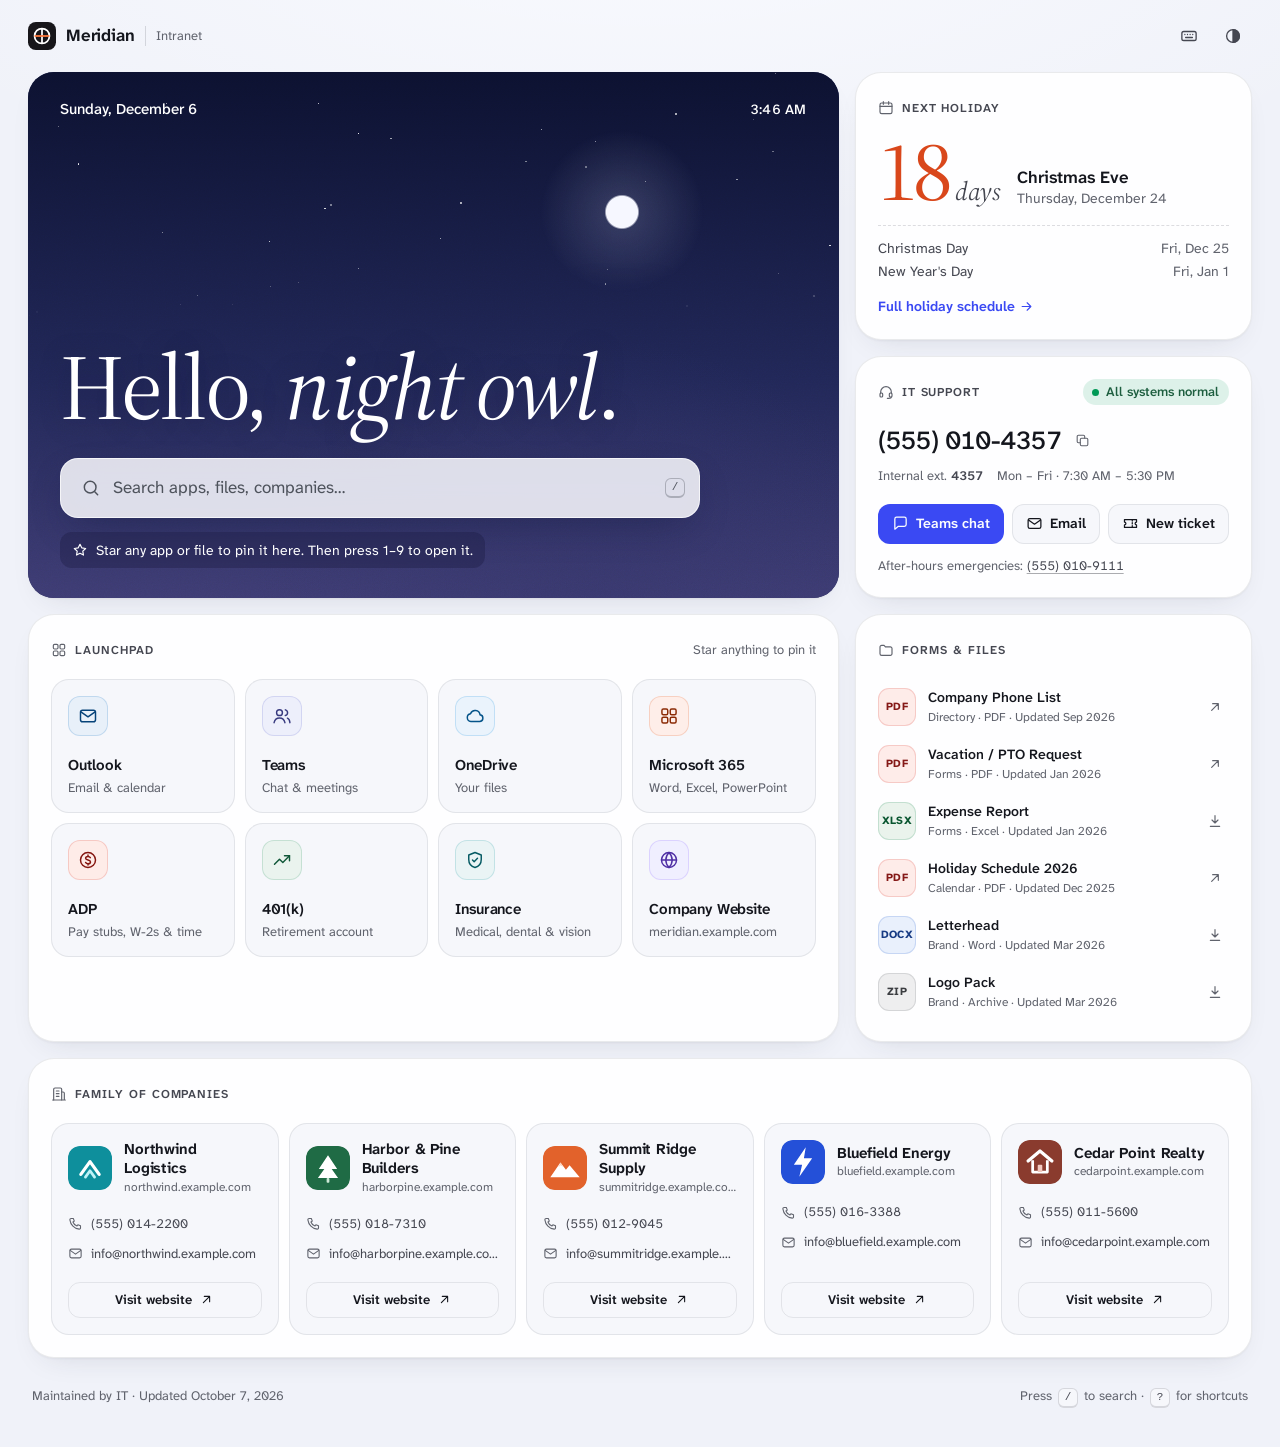
==== index.html @ 1bee7264 "Initial commit: Quicklinks intranet homepage template Static, dependency-free intranet homepage that" ====
<!doctype html>
<html lang="en">
<head>
  <meta charset="utf-8">
  <meta name="viewport" content="width=device-width, initial-scale=1, viewport-fit=cover, interactive-widget=resizes-content">
  <meta name="color-scheme" content="light dark">
  <title>Quicklinks</title>
  <link rel="icon" href="assets/favicon.svg" type="image/svg+xml">
  <script src="assets/js/theme.js"></script>
  <link rel="preload" href="assets/fonts/atkinson-hyperlegible-next.woff2" as="font" type="font/woff2" crossorigin>
  <link rel="stylesheet" href="assets/css/styles.css">
  <script src="data/content.js" defer></script>
  <script src="assets/js/app.js" defer></script>
</head>
<body>
  <a class="skip-link" href="#main">Skip to content</a>

  <div class="shell">
    <header class="topbar">
      <a class="brand" href="./">
        <img class="brand-logo" id="brand-logo" alt="" width="28" height="28">
        <span class="brand-name" id="brand-name"></span>
        <span class="brand-tag" id="brand-tag"></span>
      </a>
      <div class="topbar-actions">
        <button class="icon-btn" id="help-btn" type="button" aria-label="Keyboard shortcuts" title="Keyboard shortcuts (?)"></button>
        <button class="icon-btn" id="theme-btn" type="button"></button>
      </div>
    </header>

    <aside id="announcements" class="announcements" aria-label="Announcements"></aside>

    <main id="main" class="bento" tabindex="-1">
      <h1 class="sr-only" id="page-title">Quicklinks</h1>
      <section class="tile hero" id="hero" aria-label="Welcome">
        <div class="sky" id="sky" aria-hidden="true">
          <div class="haze"></div>
          <div class="celestial">
            <div class="stars" id="stars"></div>
            <div class="orb"></div>
          </div>
          <div class="scrim"></div>
          <div class="grain"></div>
        </div>
        <div class="hero-top">
          <p class="hero-date" id="hero-date"></p>
          <p class="hero-time" id="hero-time"></p>
        </div>
        <p class="greeting" id="greeting"></p>
        <div class="hero-bottom">
          <button class="searchbar" id="search-btn" type="button" aria-haspopup="dialog">
            <span class="searchbar-icon" data-icon="search"></span>
            <span class="searchbar-text">Search apps, files, companies…</span>
            <kbd id="search-kbd" aria-hidden="true">/</kbd>
          </button>
          <nav class="pins" id="pins" aria-label="Pinned links"></nav>
        </div>
      </section>

      <section class="tile holiday" aria-labelledby="holiday-title">
        <div class="tile-head">
          <h2 class="tile-title" id="holiday-title"><span data-icon="calendar"></span>Next holiday</h2>
        </div>
        <div id="holiday-body" class="holiday-body"></div>
      </section>

      <section class="tile it" aria-labelledby="it-title">
        <div class="tile-head">
          <h2 class="tile-title" id="it-title"><span data-icon="headset"></span>IT Support</h2>
          <span class="status" id="it-status"></span>
        </div>
        <div id="it-body" class="it-body"></div>
      </section>

      <section class="tile apps" aria-labelledby="apps-title">
        <div class="tile-head">
          <h2 class="tile-title" id="apps-title"><span data-icon="grid"></span>Launchpad</h2>
          <p class="tile-hint">Star anything to pin it</p>
        </div>
        <ul class="app-grid" id="app-grid"></ul>
      </section>

      <section class="tile files" aria-labelledby="files-title">
        <div class="tile-head">
          <h2 class="tile-title" id="files-title"><span data-icon="folder"></span>Forms &amp; Files</h2>
        </div>
        <ul class="file-list" id="file-list"></ul>
      </section>

      <section class="tile companies" id="companies-tile" aria-labelledby="companies-title">
        <div class="tile-head">
          <h2 class="tile-title" id="companies-title"><span data-icon="building"></span>Family of companies</h2>
        </div>
        <ul class="company-grid" id="company-grid"></ul>
      </section>
    </main>

    <footer class="footer">
      <p id="footer-updated"></p>
      <p class="footer-keys" id="footer-keys"></p>
    </footer>
  </div>

  <dialog class="palette" id="palette" aria-label="Search">
    <div class="palette-inner">
      <div class="palette-field">
        <span data-icon="search"></span>
        <input id="palette-input" type="text" placeholder="Search apps, files, companies, holidays…"
               aria-label="Search apps, files, companies and holidays"
               autocomplete="off" spellcheck="false" role="combobox" aria-expanded="true"
               aria-controls="palette-list" aria-autocomplete="list" maxlength="120">
        <kbd aria-hidden="true">esc</kbd>
      </div>
      <div class="palette-crumb" id="palette-crumb" hidden>
        <button type="button" class="palette-back" id="palette-back"><span data-icon="left"></span>Back</button>
        <span class="palette-crumb-title" id="palette-crumb-title"></span>
      </div>
      <ul class="palette-list" id="palette-list" role="listbox" aria-label="Results"></ul>
      <div class="palette-foot" aria-hidden="true">
        <span><kbd>↑</kbd><kbd>↓</kbd> move</span>
        <span><kbd>↵</kbd> open</span>
        <span><kbd>→</kbd> more actions</span>
        <span><kbd>esc</kbd> close</span>
      </div>
      <span class="sr-only" id="palette-more-hint">Right arrow for more actions.</span>
      <p class="sr-only" id="palette-status" role="status" aria-live="polite"></p>
    </div>
  </dialog>

  <dialog class="help" id="help" aria-labelledby="help-title">
    <div class="help-inner">
      <h2 id="help-title">Keyboard shortcuts</h2>
      <dl class="help-list">
        <div><dt><kbd data-mod>Ctrl</kbd><kbd>K</kbd></dt><dd>Search everything</dd></div>
        <div data-single-key><dt><kbd>/</kbd> or just start typing</dt><dd>Search everything</dd></div>
        <div data-single-key><dt><kbd>1</kbd> – <kbd>9</kbd></dt><dd>Open a pinned link</dd></div>
        <div data-single-key><dt><kbd>?</kbd></dt><dd>Show this list</dd></div>
        <div><dt><kbd>↑</kbd> <kbd>↓</kbd> <kbd>↵</kbd></dt><dd>Pick a search result</dd></div>
        <div><dt><kbd>→</kbd> <kbd>←</kbd></dt><dd>A result's actions, and back</dd></div>
      </dl>
      <div class="setting">
        <label class="switch" for="single-keys">
          <input type="checkbox" id="single-keys" role="switch" aria-describedby="single-keys-note" checked>
          <span class="switch-track" aria-hidden="true"></span>
          <span>Single-key shortcuts</span>
        </label>
        <p class="setting-note" id="single-keys-note">Typing to search, <kbd>/</kbd>, <kbd>?</kbd> and <kbd>1</kbd>–<kbd>9</kbd>. Turn these off if you use voice control or they get in the way. <kbd data-mod>Ctrl</kbd><kbd>K</kbd> always works.</p>
      </div>
      <form method="dialog"><button class="btn btn-primary" type="submit">Got it</button></form>
    </div>
  </dialog>

  <div class="toast" id="toast" role="status" aria-live="polite"></div>

  <noscript>
    <p class="noscript">This page needs JavaScript turned on.</p>
  </noscript>
</body>
</html>
---- assets/css/styles.css ----
/* ==========================================================================
   Quicklinks — styles
   ========================================================================== */

/* UI text: Atkinson Hyperlegible Next (Braille Institute) — chosen for legibility on a page everyone uses daily.
   Display faces are pinned to one weight/optical size and trimmed to Latin, ~16–19KB each. Only the
   preset in use is downloaded. */
@font-face {
  font-family: "Atkinson Hyperlegible Next";
  src: url("../fonts/atkinson-hyperlegible-next.woff2") format("woff2");
  font-weight: 200 800;
  font-display: swap;
}
@font-face {
  font-family: "Source Serif Display";
  src: url("../fonts/source-serif-4-display.woff2") format("woff2");
  font-weight: 100 900;
  font-style: normal;
  font-display: swap;
}
@font-face {
  font-family: "Source Serif Display";
  src: url("../fonts/source-serif-4-display-italic.woff2") format("woff2");
  font-weight: 100 900;
  font-style: italic;
  font-display: swap;
}
@font-face {
  font-family: "Bricolage Display";
  src: url("../fonts/bricolage-grotesque-display.woff2") format("woff2");
  font-weight: 100 900;
  font-display: swap;
}
@font-face {
  font-family: "Fredoka Display";
  src: url("../fonts/fredoka-display.woff2") format("woff2");
  font-weight: 100 900;
  font-display: swap;
}

/* ---------- Tokens ----------
   Color strategy: the hero sky is the only immersive color. Neutrals carry a
   faint tint of the current sky hue (--sky-h, set by app.js) so the page
   warms at golden hour and cools at night. Indigo is reserved for action,
   focus and selection; sunset coral means time off; status hues mean status.
   Every color is defined once with light-dark(); themes only flip color-scheme. */
:root {
  color-scheme: light dark;
  --sky-h: 250;

  /* Type. Presets (data-type on <html>, from content.js) only change the display voice;
     UI text stays on the legibility-first face. */
  --font-ui: "Atkinson Hyperlegible Next", ui-sans-serif, system-ui, -apple-system, "Segoe UI", Roboto, sans-serif;
  --font-keys: ui-monospace, "SFMono-Regular", "Cascadia Mono", Consolas, monospace;
  --font-display: "Source Serif Display", "Iowan Old Style", Georgia, serif;
  --display-weight: 400;
  --display-tracking: -0.025em;
  --display-leading: 0.92;
  --display-accent: italic;   /* how the second word of the greeting is set */
  --display-scale: 1;

  /* Role scale — one size per job, in rem so it follows the reader's font setting */
  --text-key: 0.6875rem;      /* keycaps, file-type badges */
  --text-label: 0.75rem;      /* tile titles, group labels, tags */
  --text-meta: 0.8125rem;     /* subtitles, metadata, hints */
  --text-small: 0.875rem;     /* secondary UI: buttons, lists, links */
  --text-body: 0.9375rem;     /* body and item titles */
  --text-lead: 1.0625rem;     /* brand, search field, featured names */
  --text-field: 1.125rem;     /* the search input */
  --text-number: 1.625rem;    /* the IT phone number */

  /* Brand accent, set by app.js from theme.color and contrast-fitted per theme */
  --accent-h: 268;
  --accent-c: 0.2;
  --accent-l: 0.5;
  --accent-dc: 0.12;
  --accent-dl: 0.76;
  --accent-ink-l: 0.995;

  /* Surfaces */
  --bg:            light-dark(oklch(0.962 0.009 var(--sky-h)), oklch(0.165 0.009 var(--sky-h)));
  --bg-glow:       light-dark(oklch(0.988 0.006 var(--sky-h)), oklch(0.21 0.013 var(--sky-h)));
  --surface:       light-dark(oklch(0.997 0.002 var(--sky-h)), oklch(0.205 0.008 var(--sky-h)));
  --surface-2:     light-dark(oklch(0.977 0.005 var(--sky-h)), oklch(0.235 0.009 var(--sky-h)));
  --surface-hover: light-dark(oklch(0.952 0.008 var(--sky-h)), oklch(0.275 0.011 var(--sky-h)));
  --line:          light-dark(oklch(0.35 0.03 var(--sky-h) / 0.1), oklch(0.95 0.01 var(--sky-h) / 0.08));
  --line-strong:   light-dark(oklch(0.35 0.03 var(--sky-h) / 0.17), oklch(0.95 0.01 var(--sky-h) / 0.15));

  /* Text — ink-3 is the floor: ≥4.5:1 on every surface above */
  --ink:   light-dark(oklch(0.2 0.014 var(--sky-h)), oklch(0.955 0.005 var(--sky-h)));
  --ink-2: light-dark(oklch(0.4 0.017 var(--sky-h)), oklch(0.82 0.01 var(--sky-h)));
  --ink-3: light-dark(oklch(0.5 0.016 var(--sky-h)), oklch(0.72 0.012 var(--sky-h)));

  /* Action — the brand color, fitted for contrast; constant through the day */
  --accent:        light-dark(oklch(var(--accent-l) var(--accent-c) var(--accent-h)), oklch(var(--accent-dl) var(--accent-dc) var(--accent-h)));
  --accent-hover:  light-dark(oklch(calc(var(--accent-l) - 0.06) var(--accent-c) var(--accent-h)), oklch(calc(var(--accent-dl) + 0.06) var(--accent-dc) var(--accent-h)));
  --accent-ink:    light-dark(oklch(var(--accent-ink-l) 0.01 var(--accent-h)), oklch(0.2 0.04 var(--accent-h)));
  --accent-soft:   light-dark(oklch(var(--accent-l) var(--accent-c) var(--accent-h) / 0.09), oklch(var(--accent-dl) var(--accent-dc) var(--accent-h) / 0.14));
  --selection:     light-dark(oklch(var(--accent-l) var(--accent-c) var(--accent-h) / 0.2), oklch(var(--accent-dl) var(--accent-dc) var(--accent-h) / 0.32));

  /* Meaning */
  --sunset: light-dark(oklch(0.6 0.19 36), oklch(0.76 0.14 48));
  --pin:    light-dark(oklch(0.64 0.15 68), oklch(0.82 0.15 82));
  --ok:     light-dark(oklch(0.6 0.15 155), oklch(0.76 0.15 155));
  --notice: light-dark(oklch(0.68 0.15 75), oklch(0.8 0.14 82));
  --outage: light-dark(oklch(0.57 0.2 25), oklch(0.72 0.17 25));

  /* Depth */
  --shade-1:   light-dark(oklch(0.3 0.03 var(--sky-h) / 0.05), oklch(0 0 0 / 0.4));
  --shade-2:   light-dark(oklch(0.3 0.03 var(--sky-h) / 0.18), oklch(0 0 0 / 0.65));
  --shade-3:   light-dark(oklch(0.25 0.04 var(--sky-h) / 0.42), oklch(0 0 0 / 0.8));
  --highlight: light-dark(oklch(1 0 0 / 0), oklch(1 0 0 / 0.04));
  --shadow-tile: inset 0 1px 0 var(--highlight), 0 1px 2px var(--shade-1), 0 12px 32px -18px var(--shade-2);
  --shadow-lift: inset 0 1px 0 var(--highlight), 0 2px 4px var(--shade-1), 0 18px 36px -16px var(--shade-2);
  --shadow-pop: 0 24px 80px -20px var(--shade-3), 0 2px 6px var(--shade-1);

  /* Search field floating on the sky */
  --field:       light-dark(oklch(1 0 0 / 0.84), oklch(0.2 0.02 265 / 0.8));
  --field-hover: light-dark(oklch(1 0 0 / 0.93), oklch(0.2 0.02 265 / 0.9));
  --field-line:  light-dark(oklch(1 0 0 / 0.7), oklch(1 0 0 / 0.1));
  --field-ink:   light-dark(oklch(0.2 0.014 265), oklch(0.95 0.005 265));
  --field-muted: light-dark(oklch(0.44 0.016 265), oklch(0.78 0.012 265));

  --r-xl: 26px;
  --r-lg: 18px;
  --r-md: 13px;
  --r-sm: 9px;
  --gap: 16px;
  --ease: cubic-bezier(0.2, 0.7, 0.2, 1);
}
:root[data-theme="light"] { color-scheme: light; }
:root[data-theme="dark"] { color-scheme: dark; }

/* Type presets. Each one sets the display voice; sizes are tuned so every preset fills the hero alike. */
:root[data-type="modern"] {
  --font-display: "Bricolage Display", var(--font-ui);
  --display-weight: 620;
  --display-tracking: -0.032em;
  --display-leading: 0.9;
  --display-accent: normal;
  --display-scale: 0.86;
}
:root[data-type="friendly"] {
  --font-display: "Fredoka Display", var(--font-ui);
  --display-weight: 560;
  --display-tracking: -0.02em;
  --display-leading: 0.95;
  --display-accent: normal;
  --display-scale: 0.88;
}
:root[data-type="system"] {
  --font-ui: system-ui, -apple-system, "Segoe UI Variable Text", "Segoe UI", Roboto, "Helvetica Neue", sans-serif;
  --font-display: system-ui, -apple-system, "Segoe UI Variable Display", "Segoe UI", Roboto, "Helvetica Neue", sans-serif;
  --display-weight: 680;
  --display-tracking: -0.04em;
  --display-leading: 0.95;
  --display-accent: normal;
  --display-scale: 0.84;
}

/* ---------- Base ---------- */
*, *::before, *::after { box-sizing: border-box; }
html { -webkit-text-size-adjust: 100%; }
body {
  margin: 0;
  min-height: 100vh;
  font-family: var(--font-ui);
  font-size: var(--text-body);
  line-height: 1.5;
  color: var(--ink);
  background:
    radial-gradient(1200px 500px at 50% -120px, var(--bg-glow), transparent 70%),
    var(--bg);
  -webkit-font-smoothing: antialiased;
  text-rendering: optimizeLegibility;
}
h1, h2, h3, p, ul, dl, dd { margin: 0; }
ul { padding: 0; list-style: none; }
a { color: inherit; text-decoration: none; }
button { font: inherit; color: inherit; background: none; border: 0; padding: 0; cursor: pointer; }
img { display: block; max-width: 100%; }
kbd {
  font-family: var(--font-keys);
  font-size: var(--text-key);
  font-weight: 500;
  line-height: 1;
  display: inline-grid;
  place-items: center;
  min-width: 20px;
  min-height: 20px;
  padding: 0 5px;
  border-radius: 6px;
  color: var(--ink-2);
  background: var(--surface-2);
  border: 1px solid var(--line-strong);
  border-bottom-width: 2px;
}
:focus-visible { outline: 2px solid var(--accent); outline-offset: 2px; border-radius: 6px; }
::selection { background: var(--selection); color: var(--ink); }
html { caret-color: var(--accent); scrollbar-color: var(--line-strong) transparent; accent-color: var(--accent); }

.ic { display: inline-grid; place-items: center; width: 18px; height: 18px; flex: none; }
.ic svg { width: 100%; height: 100%; }
.ic-img { object-fit: contain; }
.muted { color: var(--ink-3); }
.sr-only {
  position: absolute !important;
  width: 1px; height: 1px;
  margin: -1px; padding: 0;
  overflow: hidden;
  clip-path: inset(50%);
  white-space: nowrap;
  border: 0;
}
#main:focus { outline: none; }
[hidden] { display: none !important; }
.tile-empty, .tile-error { font-size: var(--text-small); color: var(--ink-3); padding: 4px 0; }
.tile-error {
  padding: 12px 14px;
  border-radius: var(--r-md);
  color: var(--ink);
  background: color-mix(in oklab, var(--outage) 10%, transparent);
  border: 1px solid color-mix(in oklab, var(--outage) 30%, transparent);
}
/* Numbers that people read digit by digit: aligned figures, never split across lines. */
.num, .big-phone, .it-after a, .hero-time, .it-meta strong { font-variant-numeric: tabular-nums; white-space: nowrap; }

.skip-link {
  position: absolute; left: 16px; top: -60px; z-index: 50;
  padding: 10px 14px; border-radius: var(--r-sm);
  background: var(--accent); color: var(--accent-ink); font-weight: 600;
}
.skip-link:focus { top: 12px; }

/* ---------- First paint ----------
   Content is rendered by app.js. Until it has, keep it hidden instead of painting a half-built page
   that then jumps (CLS). If the script never finishes, the animation reveals the page anyway. */
.js:not(.ready) .announcements,
.js:not(.ready) .bento,
.js:not(.ready) .footer { visibility: hidden; animation: failsafe-reveal 0s 3s forwards; }
@keyframes failsafe-reveal { to { visibility: visible; } }

/* ---------- Layout ---------- */
.shell {
  max-width: 1320px;
  margin: 0 auto;
  padding: 0 28px 40px;
}

.topbar {
  display: flex;
  align-items: center;
  justify-content: space-between;
  min-height: 72px;
}
.brand { display: flex; align-items: center; gap: 10px; border-radius: 10px; }
.brand-logo { width: 28px; height: 28px; }
.brand-name { font-weight: 650; font-size: var(--text-lead); letter-spacing: -0.01em; }
.brand-tag {
  font-size: var(--text-meta);
  color: var(--ink-3);
  padding-left: 10px;
  border-left: 1px solid var(--line-strong);
}
.topbar-actions { display: flex; gap: 6px; }

.icon-btn {
  display: inline-grid;
  place-items: center;
  width: 38px;
  height: 38px;
  border-radius: 12px;
  color: var(--ink-2);
  transition: background 0.15s, color 0.15s;
}
.icon-btn:hover { background: var(--surface); color: var(--ink); box-shadow: var(--shadow-tile); }
.icon-btn-sm { width: 30px; height: 30px; border-radius: 9px; }
.icon-btn-sm .ic { width: 16px; height: 16px; }

/* ---------- Announcements ---------- */
.announcements { display: grid; gap: 10px; margin-bottom: var(--gap); }
.announcements:empty { display: none; }
.announcement {
  display: flex;
  align-items: center;
  gap: 12px;
  padding: 9px 10px 9px 16px;
  border-radius: var(--r-md);
  color: var(--ink);
  background: var(--accent-soft);
  border: 1px solid color-mix(in oklab, var(--accent) 22%, transparent);
  animation: rise 0.6s var(--ease) both;
}
.announcement > .ic { color: var(--accent); }
.announcement p { flex: 1; min-width: 0; font-size: var(--text-body); overflow-wrap: anywhere; }
.announcement[data-tone="warning"] {
  background: color-mix(in oklab, var(--notice) 13%, transparent);
  border-color: color-mix(in oklab, var(--notice) 40%, transparent);
}
.announcement[data-tone="warning"] > .ic { color: var(--notice); }
.announcement-link {
  display: inline-flex;
  align-items: center;
  gap: 4px;
  font-weight: 600;
  color: var(--accent);
  white-space: nowrap;
}
.announcement-link .ic { width: 15px; height: 15px; transition: translate 0.2s var(--ease); }
.announcement-link:hover .ic { translate: 3px 0; }

/* ---------- Bento grid ---------- */
.bento {
  display: grid;
  grid-template-columns: repeat(12, minmax(0, 1fr));
  gap: var(--gap);
}
.hero { grid-column: span 8; grid-row: span 2; }
.holiday, .it { grid-column: span 4; }
.apps { grid-column: span 8; }
.files { grid-column: span 4; }
.companies { grid-column: span 12; }

.tile {
  position: relative;
  min-width: 0;
  padding: 22px 22px 22px;
  border-radius: var(--r-xl);
  background: var(--surface);
  border: 1px solid var(--line);
  box-shadow: var(--shadow-tile);
}
.ready .tile { animation: rise 0.7s var(--ease) both; }
.bento > :nth-child(2) { animation-delay: 60ms; }
.bento > :nth-child(3) { animation-delay: 120ms; }
.bento > :nth-child(4) { animation-delay: 180ms; }
.bento > :nth-child(5) { animation-delay: 240ms; }
.bento > :nth-child(6) { animation-delay: 300ms; }

.tile-head {
  display: flex;
  align-items: center;
  justify-content: space-between;
  gap: 12px;
  min-height: 26px;
  margin-bottom: 16px;
}
.tile-title {
  display: flex;
  align-items: center;
  gap: 8px;
  font-size: var(--text-label);
  font-weight: 600;
  letter-spacing: 0.08em;
  text-transform: uppercase;
  color: var(--ink-2);
}
.tile-title .ic { width: 16px; height: 16px; color: var(--ink-3); }
.tile-hint { font-size: var(--text-meta); color: var(--ink-3); }

/* ---------- Hero ---------- */
.hero {
  --sky-top: #3f8be0;
  --sky-mid: #8dbdf0;
  --sky-bottom: #d8ebfb;
  --orb-x: 50%;
  --lift: 1;
  --orb-color: #fff6d6;
  --stars: 0;
  --hero-ink: #0d1530;
  --glass: rgb(255 255 255 / 0.4);
  --glass-line: rgb(255 255 255 / 0.55);
  /* Legibility wash, sized by app.js to keep hero text ≥4.5:1 at every hour */
  --scrim: 255 255 255;
  --scrim-top: 0;
  --scrim-mid: 0;
  --z-top-end: 14%;
  --z-mid-start: 50%;
  --z-mid-end: 80%;

  display: flex;
  flex-direction: column;
  min-height: 460px;
  padding: 26px 32px 30px;
  overflow: hidden;
  isolation: isolate;
  border: 0;
  color: var(--hero-ink);
  background: var(--sky-mid);
}
.hero[data-ink="light"] {
  --hero-ink: #ffffff;
  --glass-line: rgb(255 255 255 / 0.22);
}

.sky {
  position: absolute;
  inset: 0;
  z-index: -1;
  background: linear-gradient(180deg, var(--sky-top) 0%, var(--sky-mid) 58%, var(--sky-bottom) 100%);
}
/* Sun, moon and stars live above a horizon at the greeting's top edge and
   sink into it, so they never pass behind text. */
.celestial {
  position: absolute;
  inset: 0;
  -webkit-mask-image: linear-gradient(180deg, #000 calc(var(--z-mid-start) - 12%), transparent calc(var(--z-mid-start) - 1%));
  mask-image: linear-gradient(180deg, #000 calc(var(--z-mid-start) - 12%), transparent calc(var(--z-mid-start) - 1%));
}
.orb {
  position: absolute;
  left: var(--orb-x);
  top: calc(var(--z-mid-start) - (var(--z-mid-start) - 15%) * var(--lift));
  width: 420px;
  height: 420px;
  translate: -50% -50%;
  border-radius: 50%;
  background: radial-gradient(circle,
    var(--orb-color) 0 9.5%,
    color-mix(in oklab, var(--orb-color) 45%, transparent) 10.5%,
    color-mix(in oklab, var(--orb-color) 22%, transparent) 24%,
    transparent 62%);
}
.hero[data-orb="moon"] .orb {
  width: 260px;
  height: 260px;
  background: radial-gradient(circle,
    #f6f7ff 0 8.5%,
    rgb(215 220 255 / 0.14) 9.5%,
    transparent 45%);
}
.haze {
  position: absolute;
  right: -15%;
  bottom: -45%;
  width: 80%;
  height: 90%;
  border-radius: 50%;
  background: radial-gradient(closest-side, color-mix(in oklab, var(--sky-bottom) 70%, var(--sky-mid)), transparent);
  opacity: 0.55;
  translate: var(--haze-x, 0) var(--haze-y, 0);
}
/* Only glide between minutes, never on load: the page opens with the sky already in place. */
.sky-live .haze { transition: translate 4s var(--ease); }
.stars { position: absolute; inset: 0; opacity: var(--stars); transition: opacity 2s; }
.hero:not([data-night]) .stars { display: none; }
.star {
  position: absolute;
  width: var(--s);
  height: var(--s);
  border-radius: 50%;
  background: #fff;
  opacity: var(--o);
  animation: twinkle 6s ease-in-out 3;
}
.scrim {
  position: absolute;
  inset: 0;
  background: linear-gradient(180deg,
    rgb(var(--scrim) / var(--scrim-top)) 0,
    rgb(var(--scrim) / var(--scrim-top)) var(--z-top-end),
    rgb(var(--scrim) / var(--scrim-mid)) var(--z-mid-start),
    rgb(var(--scrim) / var(--scrim-mid)) var(--z-mid-end),
    rgb(var(--scrim) / 0) 100%);
}
.grain {
  position: absolute;
  inset: 0;
  opacity: 0.1;
  mix-blend-mode: overlay;
  background-image: url("data:image/svg+xml,%3Csvg xmlns='http://www.w3.org/2000/svg' width='180' height='180'%3E%3Cfilter id='n'%3E%3CfeTurbulence type='fractalNoise' baseFrequency='.85' numOctaves='3' stitchTiles='stitch'/%3E%3C/filter%3E%3Crect width='100%25' height='100%25' filter='url(%23n)'/%3E%3C/svg%3E");
}

.hero-top {
  display: flex;
  justify-content: space-between;
  align-items: baseline;
  gap: 16px;
  font-size: var(--text-body);
  font-weight: 500;
}
.hero-time { font-size: var(--text-small); letter-spacing: 0.02em; }

.greeting {
  margin-top: auto;
  padding: 36px 0 28px;
  font-family: var(--font-display);
  font-weight: var(--display-weight);
  font-size: calc(clamp(3.375rem, 7.2vw, 6.5rem) * var(--display-scale));
  line-height: var(--display-leading);
  letter-spacing: var(--display-tracking);
  font-synthesis: none;
  text-wrap: balance;
}
.greeting em { font-style: var(--display-accent); }
.hero[data-ink="light"] .greeting { text-shadow: 0 2px 30px rgb(10 10 40 / 0.25); }

.searchbar {
  display: flex;
  align-items: center;
  gap: 12px;
  width: 100%;
  max-width: 640px;
  min-height: 60px;
  padding: 0 14px 0 20px;
  border-radius: 18px;
  text-align: left;
  font-size: var(--text-lead);
  cursor: text;
  color: var(--field-ink);
  background: var(--field);
  border: 1px solid var(--field-line);
  box-shadow: 0 14px 40px -14px rgb(10 20 50 / 0.45);
  -webkit-backdrop-filter: blur(18px) saturate(1.5);
  backdrop-filter: blur(18px) saturate(1.5);
  transition: transform 0.2s var(--ease), box-shadow 0.2s var(--ease), background 0.2s;
}
.searchbar:hover { background: var(--field-hover); transform: translateY(-1px); box-shadow: 0 18px 44px -14px rgb(10 20 50 / 0.5); }
.searchbar .ic { width: 20px; height: 20px; color: var(--field-muted); }
.searchbar-text { flex: 1; color: var(--field-muted); }
.searchbar kbd { color: var(--field-muted); background: transparent; border-color: color-mix(in oklab, var(--field-muted) 35%, transparent); }

.pins { display: flex; flex-wrap: wrap; gap: 8px; margin-top: 14px; min-height: 36px; }
.pin {
  display: inline-flex;
  align-items: center;
  gap: 8px;
  min-height: 36px;
  padding: 0 6px 0 5px;
  border-radius: 12px;
  font-size: var(--text-small);
  font-weight: 550;
  background: var(--glass);
  border: 1px solid var(--glass-line);
  -webkit-backdrop-filter: blur(12px);
  backdrop-filter: blur(12px);
  transition: transform 0.2s var(--ease), background 0.2s;
}
.pin:hover { transform: translateY(-1px); background: color-mix(in oklab, var(--glass), white 12%); }
/* The sky ignores the page theme, so chips on it do too. */
.pin .chip {
  width: 26px;
  height: 26px;
  border-radius: 8px;
  color: color-mix(in oklab, var(--tint) 72%, black);
  background: rgb(255 255 255 / 0.92);
}
.pin .chip .ic { width: 15px; height: 15px; }

.pin kbd { color: inherit; background: transparent; border-color: var(--glass-line); }
.pin-label { max-width: 22ch; overflow: hidden; text-overflow: ellipsis; white-space: nowrap; }
.pin-more { padding: 0 12px; color: inherit; cursor: pointer; }
.pins-empty {
  display: inline-flex;
  align-items: center;
  gap: 8px;
  padding: 7px 12px;
  border-radius: 12px;
  font-size: var(--text-small);
  background: var(--glass);
  -webkit-backdrop-filter: blur(12px);
  backdrop-filter: blur(12px);
}
.pins-empty .ic { width: 16px; height: 16px; }

/* ---------- Chips (icon squares) ----------
   Foreground is the tint pushed toward ink so glyphs and type labels clear contrast. */
.chip {
  --tint: var(--accent);
  display: inline-grid;
  place-items: center;
  flex: none;
  width: 40px;
  height: 40px;
  border-radius: 12px;
  color: light-dark(color-mix(in oklab, var(--tint) 72%, black), color-mix(in oklab, var(--tint) 55%, white));
  background: light-dark(color-mix(in oklab, var(--tint) 10%, white), color-mix(in oklab, var(--tint) 24%, oklch(0.2 0.011 var(--sky-h))));
  box-shadow: inset 0 0 0 1px color-mix(in oklab, var(--tint) 18%, transparent);
}
.chip .ic { width: 20px; height: 20px; }
.chip-file {
  --tint: oklch(0.5 0.01 260);
  font-size: min(var(--text-key), 12px); /* part of a fixed-size badge, so it stops growing before it spills out */
  font-weight: 750;
  letter-spacing: 0.02em;
}
.chip-file[data-ext="pdf"] { --tint: oklch(0.56 0.2 27); }
.chip-file[data-ext^="doc"] { --tint: oklch(0.52 0.18 262); }
.chip-file[data-ext^="xls"], .chip-file[data-ext="csv"] { --tint: oklch(0.55 0.13 155); }
.chip-file[data-ext^="ppt"] { --tint: oklch(0.6 0.17 45); }
.chip-file[data-ext="png"], .chip-file[data-ext="jpg"], .chip-file[data-ext="svg"] { --tint: oklch(0.55 0.18 300); }
.chip-logo { background: #fff; box-shadow: inset 0 0 0 1px var(--line); overflow: hidden; padding: 5px; }
.chip-logo img { width: 100%; height: 100%; object-fit: contain; }

/* ---------- Holiday ---------- */
.holiday-body { display: flex; flex-direction: column; gap: 14px; }
.holiday-main { display: flex; align-items: flex-end; gap: 16px; }
.holiday-count { display: flex; align-items: baseline; gap: 6px; }
.holiday-count .num {
  font-family: var(--font-display);
  font-weight: var(--display-weight);
  font-variant-numeric: lining-nums;
  font-synthesis: none;
  font-size: calc(5.25rem * var(--display-scale));
  line-height: 0.8;
  letter-spacing: -0.04em;
  color: var(--sunset);
}
.holiday-count .num-word { font-style: var(--display-accent); font-size: calc(4rem * var(--display-scale)); }
.holiday-count .unit { font-family: var(--font-display); font-weight: var(--display-weight); font-style: var(--display-accent); font-synthesis: none; font-size: calc(1.625rem * var(--display-scale)); color: var(--ink-2); }
.holiday-info { min-width: 0; padding-bottom: 2px; }
.holiday-name { font-weight: 600; font-size: var(--text-lead); line-height: 1.25; overflow-wrap: anywhere; }
.holiday-date { font-size: var(--text-small); color: var(--ink-3); }
.holiday-next { display: grid; gap: 2px; padding-top: 12px; border-top: 1px dashed var(--line-strong); }
.holiday-next li { display: flex; justify-content: space-between; gap: 12px; font-size: var(--text-small); }
.holiday-next li span:first-child { color: var(--ink-2); overflow: hidden; text-overflow: ellipsis; white-space: nowrap; }
.holiday-next li span:last-child { flex: none; }

.text-link {
  display: inline-flex;
  align-items: center;
  gap: 4px;
  align-self: flex-start;
  font-size: var(--text-small);
  font-weight: 600;
  color: var(--accent);
}
.text-link .ic { width: 15px; height: 15px; transition: translate 0.2s var(--ease); }
.text-link:hover .ic { translate: 3px 0; }

/* ---------- IT ---------- */
.status {
  display: inline-flex;
  align-items: center;
  gap: 7px;
  min-height: 26px;
  padding: 2px 10px 2px 9px;
  border-radius: 999px;
  font-size: var(--text-meta);
  font-weight: 550;
  --c: var(--ok);
  color: color-mix(in oklab, var(--c) 58%, var(--ink));
  background: color-mix(in oklab, var(--c) 13%, transparent);
}
.status[data-level="notice"] { --c: var(--notice); }
.status[data-level="outage"] { --c: var(--outage); }
.status .dot {
  position: relative;
  width: 7px;
  height: 7px;
  border-radius: 50%;
  background: var(--c);
}
.status .dot::after {
  content: "";
  position: absolute;
  inset: -4px;
  border-radius: 50%;
  border: 2px solid var(--c);
  opacity: 0;
}
.status:is([data-level="notice"], [data-level="outage"]) .dot::after { animation: ping 2.4s var(--ease) infinite; }

.it-body { display: flex; flex-direction: column; gap: 6px; }
.it-phone { display: flex; flex-wrap: wrap; align-items: center; gap: 4px 8px; }
.big-phone {
  font-size: var(--text-number);
  font-weight: 500;
  letter-spacing: -0.03em;
}
.big-phone:hover { color: var(--accent); }
.it-meta { display: flex; flex-wrap: wrap; gap: 4px 14px; font-size: var(--text-meta); color: var(--ink-3); }
.it-meta strong { color: var(--ink-2); font-weight: 600; }
.it-actions { display: flex; flex-wrap: wrap; gap: 8px; margin-top: 12px; }
.it-actions .btn { flex: 1 1 auto; }
.it-after { margin-top: 6px; font-size: var(--text-meta); color: var(--ink-3); }
.it-after a {
  color: var(--ink-2);
  text-decoration: underline;
  text-decoration-color: color-mix(in oklab, currentColor 45%, transparent);
  text-underline-offset: 3px;
}
.it-after a:hover { color: var(--accent); }

/* ---------- Buttons ---------- */
.btn {
  display: inline-flex;
  align-items: center;
  justify-content: center;
  gap: 7px;
  min-height: 40px;
  padding: 6px 12px;
  border-radius: 12px;
  font-size: var(--text-small);
  font-weight: 600;
  white-space: nowrap;
  background: var(--surface-2);
  border: 1px solid var(--line);
  transition: background 0.15s, transform 0.15s var(--ease), border-color 0.15s;
}
.btn .ic { width: 17px; height: 17px; }
.btn:hover { background: var(--surface-hover); border-color: var(--line-strong); transform: translateY(-1px); }
.btn:active { transform: translateY(0); }
.btn-primary { color: var(--accent-ink); background: var(--accent); border-color: transparent; }
.btn-primary:hover { background: var(--accent-hover); border-color: transparent; }
.btn-ghost { background: transparent; }

.copy-btn {
  display: inline-grid;
  place-items: center;
  width: 28px;
  height: 28px;
  border-radius: 8px;
  color: var(--ink-3);
  transition: background 0.15s, color 0.15s, opacity 0.15s;
}
.copy-btn .ic { width: 15px; height: 15px; }
.copy-btn:hover { color: var(--ink); background: var(--surface-hover); }
.copy-btn.is-done, .copy-btn.is-done:hover { color: var(--ok); opacity: 1; }

/* ---------- Apps ---------- */
.apps { display: flex; flex-direction: column; }
.app-grid {
  flex: 1;
  display: grid;
  grid-template-columns: repeat(auto-fill, minmax(168px, 1fr));
  grid-auto-rows: minmax(8.25rem, auto); /* grows with the reader's text size instead of clipping */
  align-content: start;
  gap: 10px;
}
.app { position: relative; }
.app-link {
  display: flex;
  flex-direction: column;
  height: 100%;
  padding: 16px;
  border-radius: var(--r-lg);
  background: var(--surface-2);
  border: 1px solid var(--line);
  transition: transform 0.25s var(--ease), box-shadow 0.25s var(--ease), border-color 0.2s, background 0.2s;
}
.app-link .chip { margin-bottom: auto; transition: transform 0.35s var(--ease); }
.app-name { margin-top: 18px; }
.app-link:hover {
  transform: translateY(-3px);
  background: var(--surface);
  border-color: var(--line-strong);
  box-shadow: var(--shadow-lift);
}
.app-link:hover .chip { transform: scale(1.06) rotate(-3deg); }
.app-name { display: flex; align-items: center; gap: 4px; font-weight: 600; font-size: var(--text-body); letter-spacing: -0.01em; overflow-wrap: anywhere; min-width: 0; }
.app-arrow { width: 15px; height: 15px; color: var(--ink-3); opacity: 0; translate: -4px 4px; transition: opacity 0.2s, translate 0.25s var(--ease); }
.app-link:hover .app-arrow, .app-link:focus-visible .app-arrow { opacity: 1; translate: 0 0; }
.app-desc {
  display: -webkit-box;
  -webkit-line-clamp: 2;
  -webkit-box-orient: vertical;
  overflow: hidden;
  font-size: var(--text-meta);
  color: var(--ink-3);
  line-height: 1.35;
  margin-top: 2px;
  overflow-wrap: anywhere;
}

.star-btn {
  position: absolute;
  top: 10px;
  right: 10px;
  display: grid;
  place-items: center;
  width: 30px;
  height: 30px;
  border-radius: 9px;
  color: var(--ink-3);
  opacity: 0;
  transition: opacity 0.15s, color 0.15s, background 0.15s, transform 0.2s var(--ease);
}
.star-btn .ic { width: 16px; height: 16px; }
.star-btn:hover { background: var(--surface-hover); color: var(--ink); }
.star-btn:active { transform: scale(0.88); }
.star-btn[aria-pressed="true"] { opacity: 1; color: var(--pin); }
.star-btn[aria-pressed="true"] svg { fill: currentColor; }
.app:hover .star-btn, .file:hover .star-btn, .star-btn:focus-visible { opacity: 1; }
@media (hover: none) { .star-btn { opacity: 0.6; } }

/* ---------- Files ---------- */
.file-list { display: grid; grid-template-columns: minmax(0, 1fr); gap: 2px; margin: 0 -8px; }
.file { position: relative; display: flex; align-items: center; min-width: 0; }
.file-link {
  display: flex;
  align-items: center;
  gap: 12px;
  flex: 1;
  min-width: 0;
  padding: 8px 76px 8px 8px;
  border-radius: var(--r-md);
  transition: background 0.15s;
}
.file-link:hover { background: var(--surface-2); }
.file-link .chip { width: 38px; height: 38px; border-radius: 11px; }
.file-text { display: flex; flex-direction: column; min-width: 0; }
.file-name { font-weight: 550; font-size: var(--text-small); white-space: nowrap; overflow: hidden; text-overflow: ellipsis; }
.files-toggle { margin: 10px 0 0; }
.files-toggle .ic { width: 15px; height: 15px; }
.files-toggle:hover .ic { translate: 0 0; }
.file-meta { font-size: var(--text-label); color: var(--ink-3); white-space: nowrap; overflow: hidden; text-overflow: ellipsis; }
.file .star-btn { top: 50%; right: 40px; translate: 0 -50%; }
.file .star-btn:active { transform: scale(0.88); }
.file-go {
  position: absolute;
  right: 14px;
  top: 50%;
  translate: 0 -50%;
  width: 16px;
  height: 16px;
  color: var(--ink-3);
  pointer-events: none;
  transition: color 0.15s, translate 0.2s var(--ease);
}
.file:hover .file-go { color: var(--ink); }

/* ---------- Companies ---------- */
.company-grid {
  display: grid;
  grid-template-columns: repeat(auto-fill, minmax(220px, 1fr));
  gap: 10px;
}
.company {
  display: flex;
  flex-direction: column;
  gap: 14px;
  padding: 16px;
  border-radius: var(--r-lg);
  background: var(--surface-2);
  border: 1px solid var(--line);
  transition: border-color 0.2s, background 0.2s;
}
.company:hover { background: var(--surface); border-color: var(--line-strong); }
.company-head { display: flex; align-items: center; gap: 12px; min-width: 0; }
.company-head > div { min-width: 0; }
.company-logo {
  display: grid;
  place-items: center;
  flex: none;
  width: 44px;
  height: 44px;
  border-radius: 12px;
  overflow: hidden;
  background: #fff;
  box-shadow: inset 0 0 0 1px var(--line);
}
.company-logo img { width: 100%; height: 100%; object-fit: contain; }
.monogram {
  display: grid;
  place-items: center;
  width: 100%;
  height: 100%;
  font-weight: 700;
  font-size: var(--text-body);
  color: var(--accent);
  background: var(--accent-soft);
}
.company-name { font-size: var(--text-body); font-weight: 650; line-height: 1.25; letter-spacing: -0.01em; overflow-wrap: anywhere; }
.company-host { font-size: var(--text-label); color: var(--ink-3); overflow: hidden; text-overflow: ellipsis; white-space: nowrap; }
.company-contacts { display: grid; gap: 2px; }
.company-contacts li { position: relative; display: flex; align-items: center; gap: 8px; min-width: 0; min-height: 28px; font-size: var(--text-meta); }
.company-contacts li > .ic { width: 15px; height: 15px; color: var(--ink-3); }
.company-contacts a { flex: 1; min-width: 0; overflow: hidden; text-overflow: ellipsis; white-space: nowrap; color: var(--ink-2); }
.company-contacts a:hover { color: var(--accent); }
.company-contacts .copy-btn {
  position: absolute;
  right: -6px;
  opacity: 0;
  background: var(--surface);
  box-shadow: -10px 0 10px var(--surface);
}
.company-contacts li:hover .copy-btn, .company-contacts .copy-btn:focus-visible { opacity: 1; }
@media (hover: none) { .company-contacts .copy-btn { opacity: 1; } }
.company-site { margin-top: auto; min-height: 36px; font-size: var(--text-meta); }
.company-site .ic { width: 15px; height: 15px; }

/* ---------- Footer ---------- */
.footer {
  display: flex;
  justify-content: space-between;
  flex-wrap: wrap;
  gap: 8px 24px;
  padding: 28px 4px 0;
  font-size: var(--text-meta);
  color: var(--ink-3);
}
.footer kbd { margin: 0 2px; }

/* ---------- Dialogs ---------- */
dialog {
  padding: 0;
  border: 1px solid var(--line-strong);
  color: var(--ink);
  background: var(--surface);
  box-shadow: var(--shadow-pop);
}
dialog::backdrop {
  background: rgb(10 11 20 / 0.32);
  -webkit-backdrop-filter: blur(6px);
  backdrop-filter: blur(6px);
}
dialog[open] { animation: pop 0.22s var(--ease); }
dialog[open]::backdrop { animation: fade 0.22s ease; }

.palette {
  width: min(680px, calc(100vw - 32px));
  max-height: min(620px, calc(100vh - 80px));
  margin: 11vh auto auto;
  border-radius: 22px;
  overflow: hidden;
}
.palette-inner { display: flex; flex-direction: column; max-height: inherit; }
.palette-field {
  display: flex;
  align-items: center;
  gap: 12px;
  padding: 0 16px 0 20px;
  min-height: 64px;
  flex: none;
  border-bottom: 1px solid var(--line);
}
.palette-field > .ic { width: 20px; height: 20px; color: var(--ink-3); }
.palette-field input {
  flex: 1;
  min-width: 0;
  height: 100%;
  border: 0;
  outline: 0;
  font: inherit;
  font-size: var(--text-field);
  color: var(--ink);
  background: transparent;
}
.palette-field input::placeholder { color: var(--ink-3); }
.palette-crumb {
  display: flex;
  align-items: center;
  gap: 10px;
  flex: none;
  padding: 8px 12px;
  border-bottom: 1px solid var(--line);
  font-size: var(--text-meta);
  color: var(--ink-3);
}
.palette-crumb:not([hidden]) { display: flex; }
.palette-back {
  display: inline-flex;
  align-items: center;
  gap: 6px;
  min-height: 28px;
  padding: 0 10px 0 8px;
  border-radius: 8px;
  font-weight: 600;
  color: var(--ink-2);
  background: var(--surface-2);
  border: 1px solid var(--line);
}
.palette-back:hover { color: var(--ink); background: var(--surface-hover); }
.palette-back .ic { width: 15px; height: 15px; }
.palette-crumb-title { font-weight: 600; color: var(--ink); overflow: hidden; text-overflow: ellipsis; white-space: nowrap; }
.palette-list { flex: 1; overflow-y: auto; padding: 8px; overscroll-behavior: contain; }
.palette-more { width: 16px; height: 16px; color: var(--ink-3); }
.chip-action { --tint: var(--ink-2); }
.palette-enter { margin-left: auto; }
.palette-item:not([aria-selected="true"]) .palette-enter { visibility: hidden; }
.palette-group {
  padding: 12px 12px 6px;
  font-size: var(--text-label);
  font-weight: 600;
  letter-spacing: 0.08em;
  text-transform: uppercase;
  color: var(--ink-3);
}
.palette-item {
  display: flex;
  align-items: center;
  gap: 12px;
  padding: 8px 10px;
  border-radius: 12px;
  cursor: pointer;
}
.palette-item .chip { width: 36px; height: 36px; border-radius: 10px; }
.palette-item .chip .ic { width: 18px; height: 18px; }
.palette-item .chip-file { font-size: var(--text-key); }
.palette-item[aria-selected="true"] { background: var(--accent-soft); }
.palette-text { display: flex; flex-direction: column; flex: 1; min-width: 0; }
.palette-title { font-weight: 550; font-size: var(--text-body); overflow: hidden; text-overflow: ellipsis; white-space: nowrap; }
.palette-sub { font-size: var(--text-meta); color: var(--ink-3); overflow: hidden; text-overflow: ellipsis; white-space: nowrap; }
.palette-acts { display: flex; gap: 2px; }
.palette-act {
  display: grid;
  place-items: center;
  width: 30px;
  height: 30px;
  border-radius: 8px;
  color: var(--ink-2);
}
.palette-act:hover { background: var(--surface); color: var(--accent); box-shadow: 0 0 0 1px var(--line-strong); }
.palette-act .ic { width: 16px; height: 16px; }
.palette-kind {
  flex: none;
  font-size: var(--text-label);
  color: var(--ink-3);
  padding: 2px 8px;
  border-radius: 999px;
  border: 1px solid var(--line);
}
.palette-item[aria-selected="true"] .palette-kind { color: var(--accent); border-color: color-mix(in oklab, var(--accent) 30%, transparent); }
.palette-empty { padding: 28px 16px; text-align: center; color: var(--ink-3); }
.palette-foot {
  display: flex;
  gap: 18px;
  flex: none;
  padding: 10px 18px;
  font-size: var(--text-label);
  color: var(--ink-3);
  border-top: 1px solid var(--line);
  background: var(--surface-2);
}
.palette-foot kbd { margin-right: 4px; }

.help { width: min(440px, calc(100vw - 32px)); border-radius: 22px; }
.help-inner { padding: 26px; }
.help h2 { font-family: var(--font-display); font-weight: var(--display-weight); font-synthesis: none; font-size: calc(2rem * var(--display-scale)); letter-spacing: var(--display-tracking); margin-bottom: 16px; }
.help-list { display: grid; gap: 2px; margin-bottom: 22px; }
.help-list > div { display: flex; justify-content: space-between; align-items: center; gap: 16px; padding: 9px 0; border-bottom: 1px solid var(--line); font-size: var(--text-small); }
.help-list dt { display: flex; align-items: center; gap: 4px; color: var(--ink-2); }
.help-list dd { color: var(--ink-3); text-align: right; }
[data-single-keys="off"] .help-list [data-single-key] { display: none; }
.setting {
  padding: 14px 16px;
  margin-bottom: 20px;
  border-radius: var(--r-md);
  background: var(--surface-2);
  border: 1px solid var(--line);
}
.switch { display: flex; align-items: center; gap: 12px; font-weight: 600; font-size: var(--text-body); cursor: pointer; }
.switch input { position: absolute; opacity: 0; width: 1px; height: 1px; }
.switch-track {
  position: relative;
  flex: none;
  width: 38px;
  height: 22px;
  border-radius: 999px;
  background: var(--line-strong);
  transition: background 0.2s;
}
.switch-track::after {
  content: "";
  position: absolute;
  top: 3px;
  left: 3px;
  width: 16px;
  height: 16px;
  border-radius: 50%;
  background: var(--surface);
  box-shadow: 0 1px 3px var(--shade-2);
  transition: translate 0.2s var(--ease);
}
.switch input:checked + .switch-track { background: var(--accent); }
.switch input:checked + .switch-track::after { translate: 16px 0; }
.switch input:focus-visible + .switch-track { outline: 2px solid var(--accent); outline-offset: 2px; }
.setting-note { margin-top: 8px; font-size: var(--text-meta); color: var(--ink-3); line-height: 1.55; }
.setting-note kbd { height: 18px; min-width: 18px; font-size: var(--text-key); }
.help form { display: flex; justify-content: flex-end; }
.help .btn { padding: 0 20px; }

/* ---------- Toast, errors ---------- */
.toast {
  position: fixed;
  left: 50%;
  bottom: 28px;
  z-index: 100;
  padding: 10px 16px;
  border-radius: 12px;
  font-size: var(--text-small);
  font-weight: 550;
  color: var(--surface);
  background: var(--ink);
  box-shadow: var(--shadow-pop);
  translate: -50% 20px;
  opacity: 0;
  pointer-events: none;
  transition: opacity 0.2s, translate 0.3s var(--ease);
}
.toast.show { opacity: 1; translate: -50% 0; }
.fatal, .noscript {
  max-width: 720px;
  margin: 24px auto;
  padding: 16px 20px;
  border-radius: var(--r-md);
  background: color-mix(in oklab, var(--outage) 12%, var(--surface));
  border: 1px solid color-mix(in oklab, var(--outage) 35%, transparent);
}
.fatal code { font-size: var(--text-meta); }

/* ---------- Windows high contrast ---------- */
@media (forced-colors: active) {
  .tile, .app-link, .company, .file-link, .searchbar, .pin, .pins-empty, .btn, .announcement { border: 1px solid CanvasText; }
  .palette-item[aria-selected="true"] { outline: 2px solid Highlight; outline-offset: -2px; }
  .star-btn[aria-pressed="true"] svg { fill: Highlight; }
  .star-btn { opacity: 1; }
  .switch-track { border: 1px solid CanvasText; }
  .switch input:checked + .switch-track { background: Highlight; }
  .status .dot { forced-color-adjust: none; }
  .sky { display: none; }
}

/* ---------- Motion ---------- */
@keyframes rise { from { opacity: 0; transform: translateY(14px); } to { opacity: 1; transform: none; } }
@keyframes pop { from { opacity: 0; transform: translateY(8px) scale(0.98); } to { opacity: 1; transform: none; } }
@keyframes fade { from { opacity: 0; } }
@keyframes ping { 0% { opacity: 0.6; transform: scale(0.6); } 80%, 100% { opacity: 0; transform: scale(1.6); } }
@keyframes twinkle { 50% { opacity: 0.15; } } /* plain value keeps it on the compositor */

@media (prefers-reduced-motion: reduce) {
  *, *::before, *::after {
    animation-duration: 0.01ms !important;
    animation-iteration-count: 1 !important;
    transition-duration: 0.01ms !important;
  }
}

/* ---------- Input: touch and hover ----------
   Screen size says nothing about input, so touch rules key off the pointer. */
@media (pointer: coarse) {
  /* 44px tap areas; visuals stay the same size where a bigger box would look clumsy */
  .icon-btn { width: 44px; height: 44px; }
  .icon-btn-sm { width: 44px; height: 44px; margin: -7px -7px -7px 0; }
  .copy-btn { width: 44px; height: 44px; margin: -8px -8px -8px -4px; }
  .star-btn { width: 44px; height: 44px; top: 3px; right: 3px; }
  .file .star-btn { right: 34px; }
  .file-link { padding-right: 84px; min-height: 56px; }
  .company-contacts li { min-height: 44px; }
  .company-contacts .copy-btn { position: static; margin: 0 -10px 0 0; box-shadow: none; background: none; }
  .palette-item { min-height: 52px; }
  .palette-act { width: 44px; height: 44px; }
  .btn, .company-site { min-height: 44px; }
  .pin { min-height: 44px; }
  .palette-back { min-height: 40px; }
  .switch { min-height: 44px; }
  /* inline text links: grow the hit box vertically without moving the layout */
  .announcement-link, .text-link, .it-after a, .company-contacts a, .big-phone { padding-block: 14px; margin-block: -14px; }
  .brand { min-height: 44px; }
  .copy-btn, .icon-btn, .star-btn { flex: none; }
  .text-link, .files-toggle { padding-block: 12px; margin-block: -6px -12px; }
}

/* No hover on touch: skip lift effects so a tapped card doesn't stay "stuck" up, and give a press instead. */
@media (hover: none) {
  .app-link:hover, .searchbar:hover, .pin:hover, .btn:hover { transform: none; box-shadow: inherit; }
  .app-link:hover { box-shadow: none; background: var(--surface-2); border-color: var(--line); }
  .app-link:hover .chip { transform: none; }
  .app-link:active, .file-link:active, .pin:active, .btn:active, .searchbar:active, .company-site:active {
    transform: scale(0.98);
    transition-duration: 0.08s;
  }
  .star-btn { opacity: 0.6; }
  .company-contacts .copy-btn { opacity: 1; }
}

/* Container-driven: the forms list goes two-up whenever its tile is wide enough. */
.files { container-type: inline-size; }
@container (min-width: 600px) {
  .file-list { grid-template-columns: repeat(2, minmax(0, 1fr)); column-gap: 12px; }
}

/* ---------- Responsive ---------- */
@media (max-width: 1100px) {
  .hero, .apps, .files { grid-column: span 12; }
  .hero { grid-row: auto; min-height: 400px; }
  .holiday, .it { grid-column: span 6; }
}

@media (max-width: 720px) {
  .shell {
    padding: 0 max(16px, env(safe-area-inset-right)) max(32px, env(safe-area-inset-bottom)) max(16px, env(safe-area-inset-left));
  }
  .topbar { min-height: 60px; }
  .brand-tag { display: none; }
  .holiday, .it { grid-column: span 12; }
  .tile { padding: 18px; border-radius: 22px; }
  .searchbar kbd, .footer-keys, .palette-foot, .tile-hint { display: none; }

  /* Phones: the greeting is a moment, not the whole first screen; search sits within thumb reach. */
  .hero { min-height: 0; padding: 18px 18px 20px; }
  .greeting { padding: 44px 0 20px; font-size: calc(clamp(2.75rem, 13vw, 3.5rem) * var(--display-scale)); }
  .searchbar { min-height: 54px; font-size: var(--text-lead); }

  /* Launchpad becomes a compact two-up list: icon left, name right. */
  .app-grid { grid-template-columns: repeat(2, minmax(0, 1fr)); grid-auto-rows: auto; gap: 8px; }
  .app-link {
    display: grid;
    grid-template-columns: 36px minmax(0, 1fr);
    grid-template-areas: "chip name" "chip desc";
    column-gap: 10px;
    align-items: center;
    align-content: center;
    min-height: 60px;
    padding: 10px 12px;
    border-radius: 14px;
  }
  .app-link .chip { grid-area: chip; width: 36px; height: 36px; border-radius: 10px; margin: 0; }
  .app-link .chip .ic { width: 18px; height: 18px; }
  .app-name { grid-area: name; margin: 0; font-size: var(--text-small); line-height: 1.25; }
  .app-desc { grid-area: desc; -webkit-line-clamp: 1; font-size: var(--text-label); margin: 0; }
  .app-arrow { display: none; }
  .app .star-btn { top: 50%; translate: 0 -50%; right: 2px; }
  .app-link { padding-right: 40px; }

  .company-grid { grid-template-columns: minmax(0, 1fr); }
}

/* Narrow phones: two-up leaves ~60px for a name. One app per row reads better than broken words. */
@media (max-width: 480px) {
  .app-grid { grid-template-columns: minmax(0, 1fr); }

  /* Search fills the screen above the on-screen keyboard. */
  .palette {
    width: calc(100vw - 16px);
    max-height: calc(100dvh - 16px);
    margin: 8px auto auto;
    border-radius: 18px;
  }
  .palette-kind { display: none; }
}

/* Short landscape phones: let the hero be as short as its content. */
@media (max-height: 500px) and (orientation: landscape) {
  .hero { min-height: 0; }
  .greeting { padding: 24px 0 16px; font-size: calc(clamp(2.5rem, 7vw, 3.5rem) * var(--display-scale)); }
  .palette { margin-top: 8px; max-height: calc(100dvh - 16px); }
}
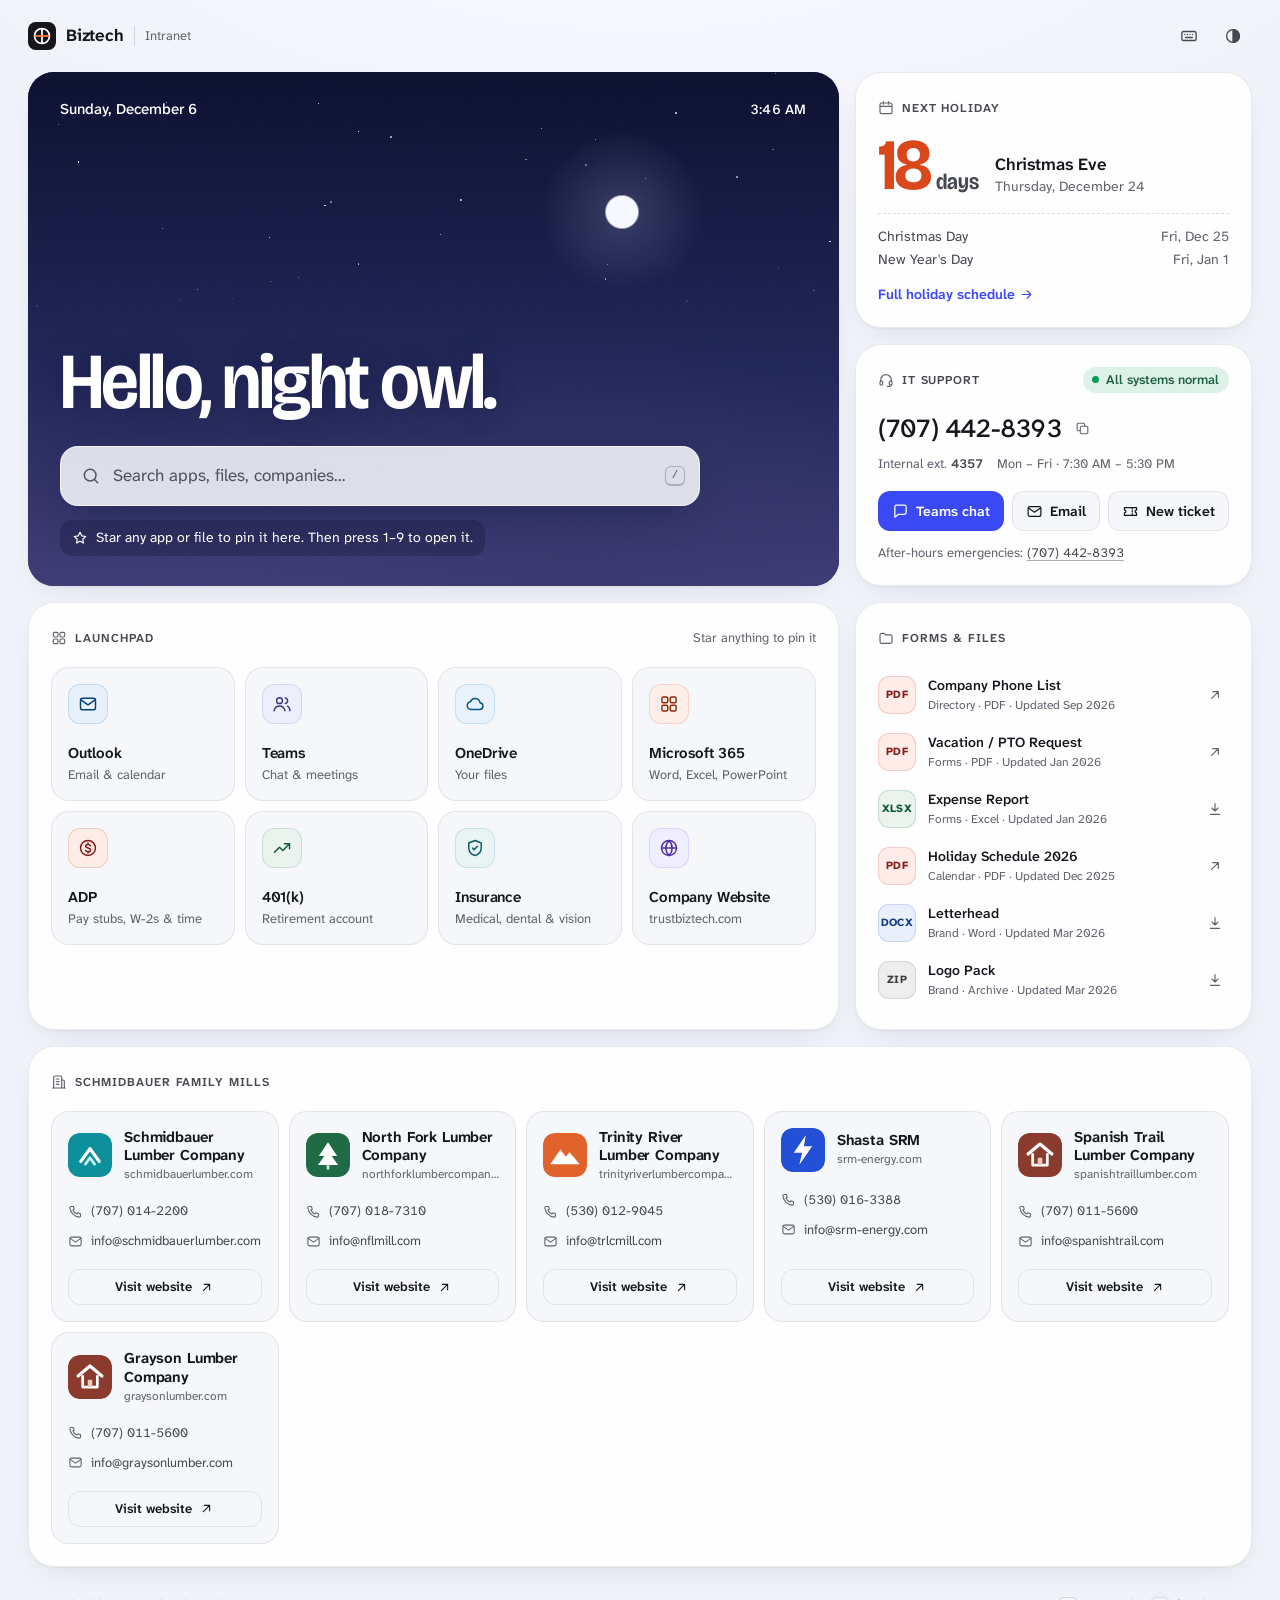
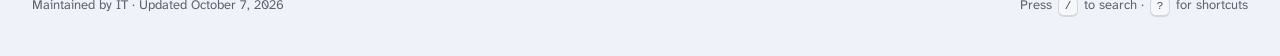
==== commit 2e34728e: "Schmidbauer client configuration Sister companies (six lumber and energy companies) and the 'Schmidb" ====
--- a/index.html
+++ b/index.html
@@ -89,7 +89,7 @@
 
       <section class="tile companies" id="companies-tile" aria-labelledby="companies-title">
         <div class="tile-head">
-          <h2 class="tile-title" id="companies-title"><span data-icon="building"></span>Family of companies</h2>
+          <h2 class="tile-title" id="companies-title"><span data-icon="building"></span>Schmidbauer Family Mills</h2>
         </div>
         <ul class="company-grid" id="company-grid"></ul>
       </section>
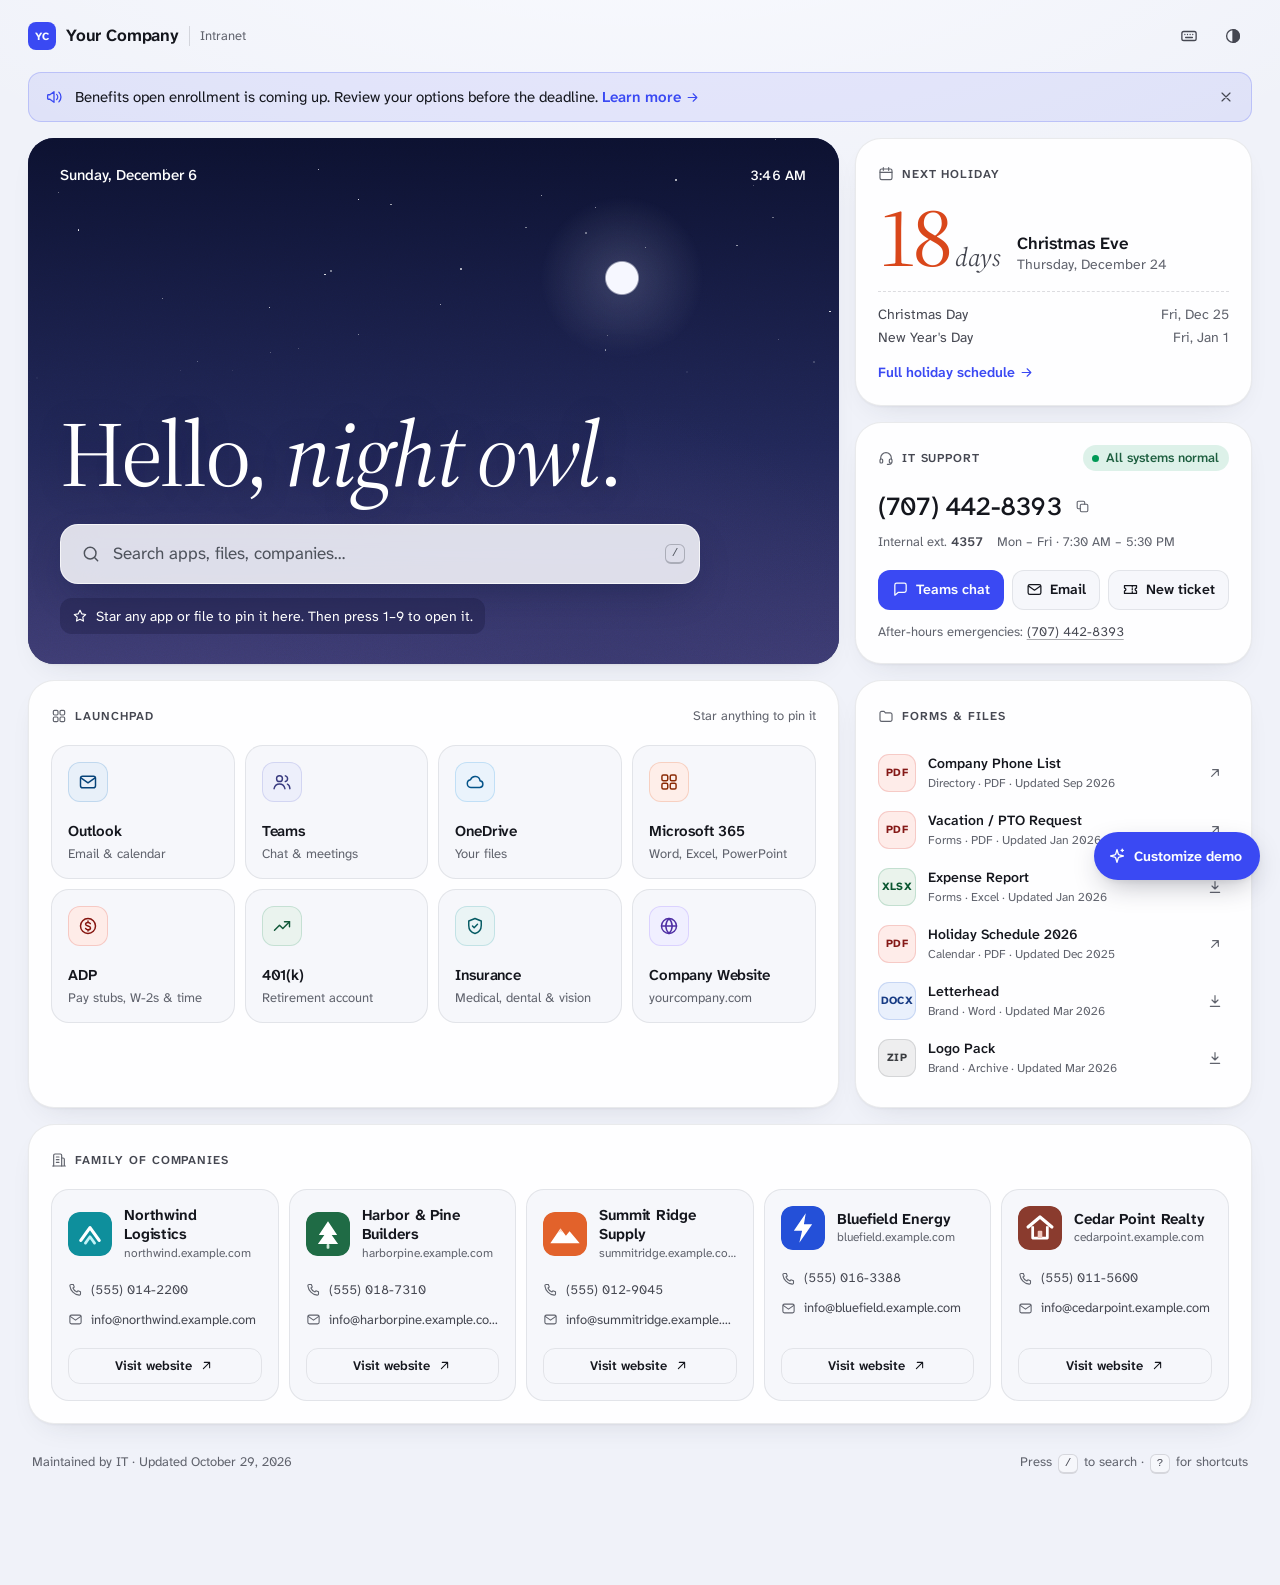
==== commit 682694ec: "Generic demo with a live "Customize demo" panel Turn main into a brand-neutral demo for showing pros" ====
--- a/index.html
+++ b/index.html
@@ -18,7 +18,8 @@
   <div class="shell">
     <header class="topbar">
       <a class="brand" href="./">
-        <img class="brand-logo" id="brand-logo" alt="" width="28" height="28">
+        <img class="brand-logo" id="brand-logo" alt="" width="28" height="28" hidden>
+        <span class="brand-mono" id="brand-mono" aria-hidden="true" hidden></span>
         <span class="brand-name" id="brand-name"></span>
         <span class="brand-tag" id="brand-tag"></span>
       </a>
@@ -89,7 +90,7 @@
 
       <section class="tile companies" id="companies-tile" aria-labelledby="companies-title">
         <div class="tile-head">
-          <h2 class="tile-title" id="companies-title"><span data-icon="building"></span>Schmidbauer Family Mills</h2>
+          <h2 class="tile-title" id="companies-title"><span data-icon="building"></span><span id="companies-title-text">Family of companies</span></h2>
         </div>
         <ul class="company-grid" id="company-grid"></ul>
       </section>
@@ -150,6 +151,87 @@
     </div>
   </dialog>
 
+  <!-- Demo mode only (settings.demo in content.js): restyle the page live for a client meeting. -->
+  <button class="demo-fab" id="demo-btn" type="button" aria-controls="demo-panel" aria-expanded="false" hidden>
+    <span data-icon="sparkle"></span>Customize demo
+  </button>
+  <dialog class="demo-panel" id="demo-panel" aria-labelledby="demo-title">
+    <form class="demo-form" id="demo-form" novalidate>
+      <div class="demo-head">
+        <div>
+          <h2 id="demo-title">Make it theirs</h2>
+          <p class="demo-sub">Changes stay on this device. Use “Copy link” to send this look.</p>
+        </div>
+        <button type="button" class="icon-btn" id="demo-close" aria-label="Close customizer"><span data-icon="x"></span></button>
+      </div>
+
+      <div class="demo-field">
+        <label for="demo-name">Company name</label>
+        <input id="demo-name" name="name" type="text" maxlength="60" autocomplete="off" placeholder="Client name">
+      </div>
+      <div class="demo-field">
+        <label for="demo-tagline">Tagline</label>
+        <input id="demo-tagline" name="tagline" type="text" maxlength="40" autocomplete="off" placeholder="Intranet">
+      </div>
+
+      <div class="demo-field">
+        <span class="demo-label" id="demo-logo-label">Logo</span>
+        <div class="demo-logo-row">
+          <span class="demo-logo-preview" id="demo-logo-preview" aria-hidden="true"></span>
+          <label class="btn" for="demo-logo">
+            <span data-icon="upload"></span><span id="demo-logo-action">Upload logo</span>
+          </label>
+          <input id="demo-logo" class="sr-only" type="file" accept="image/svg+xml,image/png,image/jpeg,image/webp" aria-labelledby="demo-logo-label demo-logo-action" aria-describedby="demo-logo-note">
+          <button type="button" class="btn btn-ghost" id="demo-logo-clear" hidden>Remove</button>
+        </div>
+        <p class="demo-note" id="demo-logo-note">SVG or PNG, under 1 MB. Without one, their initials are used.</p>
+      </div>
+
+      <div class="demo-field">
+        <label for="demo-color-text">Brand color</label>
+        <div class="demo-color-row">
+          <input id="demo-color" type="color" value="#3b4bf5" aria-label="Pick brand color">
+          <input id="demo-color-text" name="color" type="text" maxlength="30" autocomplete="off" spellcheck="false" placeholder="#3b4bf5" aria-describedby="demo-color-note">
+        </div>
+        <p class="demo-note" id="demo-color-note"></p>
+      </div>
+
+      <fieldset class="demo-field demo-types">
+        <legend class="demo-label">Type style</legend>
+        <div class="demo-type-grid">
+          <label class="demo-type"><input type="radio" name="type" value="editorial"><span class="demo-type-sample" data-sample="editorial">Good <em>morning</em></span><span class="demo-type-name">Editorial</span></label>
+          <label class="demo-type"><input type="radio" name="type" value="modern"><span class="demo-type-sample" data-sample="modern">Good morning</span><span class="demo-type-name">Modern</span></label>
+          <label class="demo-type"><input type="radio" name="type" value="friendly"><span class="demo-type-sample" data-sample="friendly">Good morning</span><span class="demo-type-name">Friendly</span></label>
+          <label class="demo-type"><input type="radio" name="type" value="system"><span class="demo-type-sample" data-sample="system">Good morning</span><span class="demo-type-name">System</span></label>
+        </div>
+      </fieldset>
+
+      <div class="demo-field">
+        <div class="demo-label-row">
+          <label for="demo-hour">Time of day</label>
+          <output id="demo-hour-out" for="demo-hour">Live</output>
+        </div>
+        <div class="demo-hour-row">
+          <input id="demo-hour" type="range" min="0" max="23.75" step="0.25" aria-describedby="demo-hour-out">
+          <button type="button" class="btn btn-ghost" id="demo-hour-live">Now</button>
+        </div>
+      </div>
+
+      <div class="demo-field">
+        <label class="switch" for="demo-companies">
+          <input type="checkbox" id="demo-companies" role="switch">
+          <span class="switch-track" aria-hidden="true"></span>
+          <span>Show sister companies</span>
+        </label>
+      </div>
+
+      <div class="demo-actions">
+        <button type="button" class="btn btn-primary" id="demo-share"><span data-icon="link"></span>Copy link</button>
+        <button type="button" class="btn btn-ghost" id="demo-reset">Reset</button>
+      </div>
+    </form>
+  </dialog>
+
   <div class="toast" id="toast" role="status" aria-live="polite"></div>
 
   <noscript>
--- a/assets/css/styles.css
+++ b/assets/css/styles.css
@@ -241,7 +241,9 @@
 @keyframes failsafe-reveal { to { visibility: visible; } }
 
 /* ---------- Layout ---------- */
+/* Layout reacts to the space it actually has (e.g. beside the demo panel), not just the window. */
 .shell {
+  container: shell / inline-size;
   max-width: 1320px;
   margin: 0 auto;
   padding: 0 28px 40px;
@@ -254,7 +256,20 @@
   min-height: 72px;
 }
 .brand { display: flex; align-items: center; gap: 10px; border-radius: 10px; }
-.brand-logo { width: 28px; height: 28px; }
+.brand-logo { width: 28px; height: 28px; object-fit: contain; }
+/* Initials stand in for a missing logo, in the brand color. */
+.brand-mono {
+  display: inline-grid;
+  place-items: center;
+  width: 28px;
+  height: 28px;
+  border-radius: 8px;
+  font-size: var(--text-key);
+  font-weight: 750;
+  letter-spacing: 0.02em;
+  color: var(--accent-ink);
+  background: var(--accent);
+}
 .brand-name { font-weight: 650; font-size: var(--text-lead); letter-spacing: -0.01em; }
 .brand-tag {
   font-size: var(--text-meta);
@@ -384,6 +399,7 @@
   padding: 26px 32px 30px;
   overflow: hidden;
   isolation: isolate;
+  container-type: inline-size;
   border: 0;
   color: var(--hero-ink);
   background: var(--sky-mid);
@@ -486,7 +502,7 @@
   padding: 36px 0 28px;
   font-family: var(--font-display);
   font-weight: var(--display-weight);
-  font-size: calc(clamp(3.375rem, 7.2vw, 6.5rem) * var(--display-scale));
+  font-size: calc(clamp(3.375rem, 12.4cqi, 6.5rem) * var(--display-scale));
   line-height: var(--display-leading);
   letter-spacing: var(--display-tracking);
   font-synthesis: none;
@@ -1099,6 +1115,160 @@
   border: 1px solid color-mix(in oklab, var(--outage) 35%, transparent);
 }
 .fatal code { font-size: var(--text-meta); }
+
+/* ---------- Demo customizer (settings.demo only) ---------- */
+.demo-fab {
+  position: fixed;
+  right: max(20px, env(safe-area-inset-right));
+  bottom: max(20px, env(safe-area-inset-bottom));
+  z-index: 40;
+  display: inline-flex;
+  align-items: center;
+  gap: 8px;
+  min-height: 48px;
+  padding: 0 18px 0 14px;
+  border-radius: 999px;
+  font-weight: 650;
+  font-size: var(--text-small);
+  color: var(--accent-ink);
+  background: var(--accent);
+  box-shadow: 0 10px 30px -10px var(--shade-3), 0 2px 6px var(--shade-1);
+  transition: transform 0.2s var(--ease), background 0.2s;
+}
+.demo-fab:hover { background: var(--accent-hover); transform: translateY(-1px); }
+.demo-fab[aria-expanded="true"] { visibility: hidden; }
+.demo-fab .ic { width: 18px; height: 18px; }
+.is-demo .footer { padding-bottom: 72px; }
+
+.demo-panel {
+  position: fixed;
+  inset: 12px 12px 12px auto;
+  z-index: 45;
+  width: min(380px, calc(100vw - 24px));
+  height: auto;
+  max-height: calc(100dvh - 24px);
+  margin: 0;
+  border-radius: 22px;
+  overflow: auto;
+  overscroll-behavior: contain;
+  box-shadow: var(--shadow-pop);
+}
+.demo-panel[open] { animation: slide-in 0.28s var(--ease); }
+.demo-form { display: grid; gap: 18px; padding: 20px 20px 18px; }
+.demo-head { display: flex; align-items: flex-start; justify-content: space-between; gap: 12px; }
+.demo-head h2 {
+  font-family: var(--font-display);
+  font-weight: var(--display-weight);
+  font-synthesis: none;
+  font-size: calc(1.75rem * var(--display-scale));
+  letter-spacing: var(--display-tracking);
+  line-height: 1.05;
+}
+.demo-sub { margin-top: 6px; font-size: var(--text-meta); color: var(--ink-3); }
+.demo-field { display: grid; gap: 6px; margin: 0; padding: 0; border: 0; min-width: 0; }
+.demo-field > label, .demo-label, .demo-label-row label { font-size: var(--text-small); font-weight: 650; color: var(--ink); padding: 0; }
+.demo-label-row { display: flex; justify-content: space-between; align-items: baseline; }
+.demo-label-row output { font-size: var(--text-meta); color: var(--ink-2); font-variant-numeric: tabular-nums; }
+.demo-field input[type="text"] {
+  min-height: 42px;
+  padding: 0 12px;
+  border-radius: 11px;
+  font: inherit;
+  font-size: var(--text-body);
+  color: var(--ink);
+  background: var(--surface-2);
+  border: 1px solid var(--line-strong);
+}
+.demo-field input[type="text"]:focus-visible { outline: 2px solid var(--accent); outline-offset: 1px; border-color: transparent; }
+.demo-field input[aria-invalid] { border-color: var(--outage); }
+.demo-note { font-size: var(--text-meta); color: var(--ink-3); display: flex; align-items: center; gap: 8px; }
+.demo-note.is-error { color: color-mix(in oklab, var(--outage) 75%, var(--ink)); }
+.demo-swatch { flex: none; width: 14px; height: 14px; border-radius: 4px; box-shadow: inset 0 0 0 1px var(--line-strong); }
+
+.demo-logo-row { display: flex; align-items: center; gap: 8px; flex-wrap: wrap; }
+.demo-logo-row .btn { cursor: pointer; }
+.demo-logo-row input[type="file"]:focus-visible + .btn,
+.demo-logo-row .btn:has(+ input:focus-visible) { outline: 2px solid var(--accent); outline-offset: 2px; }
+.demo-logo-preview {
+  display: grid;
+  place-items: center;
+  width: 44px;
+  height: 44px;
+  border-radius: 12px;
+  overflow: hidden;
+  font-weight: 750;
+  font-size: var(--text-small);
+  color: var(--accent-ink);
+  background: var(--accent);
+}
+.demo-logo-preview:has(img) { background: #fff; box-shadow: inset 0 0 0 1px var(--line); }
+.demo-logo-preview img { width: 100%; height: 100%; object-fit: contain; padding: 4px; }
+
+.demo-color-row { display: flex; gap: 8px; }
+.demo-color-row input[type="color"] {
+  flex: none;
+  width: 48px;
+  height: 42px;
+  padding: 3px;
+  border-radius: 11px;
+  background: var(--surface-2);
+  border: 1px solid var(--line-strong);
+  cursor: pointer;
+}
+.demo-color-row input[type="color"]::-webkit-color-swatch-wrapper { padding: 0; }
+.demo-color-row input[type="color"]::-webkit-color-swatch { border: 0; border-radius: 8px; }
+.demo-color-row input[type="text"] { flex: 1; min-width: 0; font-variant-numeric: tabular-nums; }
+
+.demo-type-grid { display: grid; grid-template-columns: repeat(2, minmax(0, 1fr)); gap: 8px; }
+.demo-type {
+  position: relative;
+  display: grid;
+  gap: 4px;
+  padding: 12px;
+  border-radius: 14px;
+  background: var(--surface-2);
+  border: 1px solid var(--line);
+  cursor: pointer;
+  transition: border-color 0.15s, background 0.15s;
+}
+.demo-type:hover { border-color: var(--line-strong); }
+.demo-type input { position: absolute; opacity: 0; pointer-events: none; }
+.demo-type:has(input:checked) { border-color: var(--accent); background: var(--accent-soft); box-shadow: inset 0 0 0 1px var(--accent); }
+.demo-type:has(input:focus-visible) { outline: 2px solid var(--accent); outline-offset: 2px; }
+.demo-type-sample { font-size: 1.25rem; line-height: 1.1; white-space: nowrap; overflow: hidden; text-overflow: ellipsis; font-synthesis: none; }
+.demo-type-sample[data-sample="editorial"] { font-family: "Source Serif Display", Georgia, serif; }
+.demo-type-sample[data-sample="editorial"] em { font-style: italic; }
+.demo-type-sample[data-sample="modern"] { font-family: "Bricolage Display", sans-serif; font-weight: 620; letter-spacing: -0.03em; font-size: 1.125rem; }
+.demo-type-sample[data-sample="friendly"] { font-family: "Fredoka Display", sans-serif; font-weight: 560; font-size: 1.125rem; }
+.demo-type-sample[data-sample="system"] { font-family: system-ui, -apple-system, "Segoe UI", Roboto, sans-serif; font-weight: 680; letter-spacing: -0.03em; font-size: 1.125rem; }
+.demo-type-name { font-size: var(--text-meta); color: var(--ink-3); }
+
+.demo-hour-row { display: flex; align-items: center; gap: 8px; }
+.demo-hour-row input[type="range"] { flex: 1; min-width: 0; height: 32px; }
+.demo-actions { display: flex; gap: 8px; padding-top: 4px; border-top: 1px solid var(--line); padding-top: 16px; }
+.demo-actions .btn-primary { flex: 1; }
+
+@keyframes slide-in { from { opacity: 0; transform: translateX(24px); } to { opacity: 1; transform: none; } }
+
+/* Wide screens: slide the page over so the whole intranet stays in view while customizing. */
+@media (min-width: 1400px) {
+  .is-demo .shell { transition: padding 0.3s var(--ease); }
+  .demo-open .shell { padding-right: 412px; }
+}
+
+@media (max-width: 720px) {
+  .demo-fab { right: 16px; bottom: max(16px, env(safe-area-inset-bottom)); }
+  /* On phones the customizer is a bottom sheet over the lower half of the page. */
+  .demo-panel {
+    inset: auto 0 0 0;
+    width: 100%;
+    max-height: 62dvh;
+    border-radius: 22px 22px 0 0;
+  }
+  .demo-panel[open] { animation-name: sheet-in; }
+  .demo-form { padding-bottom: max(18px, env(safe-area-inset-bottom)); }
+}
+@keyframes sheet-in { from { opacity: 0; transform: translateY(24px); } to { opacity: 1; transform: none; } }
 
 /* ---------- Windows high contrast ---------- */
 @media (forced-colors: active) {
@@ -1172,7 +1342,7 @@
 }
 
 /* ---------- Responsive ---------- */
-@media (max-width: 1100px) {
+@container shell (max-width: 1100px) {
   .hero, .apps, .files { grid-column: span 12; }
   .hero { grid-row: auto; min-height: 400px; }
   .holiday, .it { grid-column: span 6; }
@@ -1190,7 +1360,7 @@
 
   /* Phones: the greeting is a moment, not the whole first screen; search sits within thumb reach. */
   .hero { min-height: 0; padding: 18px 18px 20px; }
-  .greeting { padding: 44px 0 20px; font-size: calc(clamp(2.75rem, 13vw, 3.5rem) * var(--display-scale)); }
+  .greeting { padding: 44px 0 20px; font-size: calc(clamp(2.75rem, 14cqi, 3.5rem) * var(--display-scale)); }
   .searchbar { min-height: 54px; font-size: var(--text-lead); }
 
   /* Launchpad becomes a compact two-up list: icon left, name right. */
@@ -1234,6 +1404,6 @@
 /* Short landscape phones: let the hero be as short as its content. */
 @media (max-height: 500px) and (orientation: landscape) {
   .hero { min-height: 0; }
-  .greeting { padding: 24px 0 16px; font-size: calc(clamp(2.5rem, 7vw, 3.5rem) * var(--display-scale)); }
+  .greeting { padding: 24px 0 16px; font-size: calc(clamp(2.5rem, 7.3cqi, 3.5rem) * var(--display-scale)); }
   .palette { margin-top: 8px; max-height: calc(100dvh - 16px); }
 }
